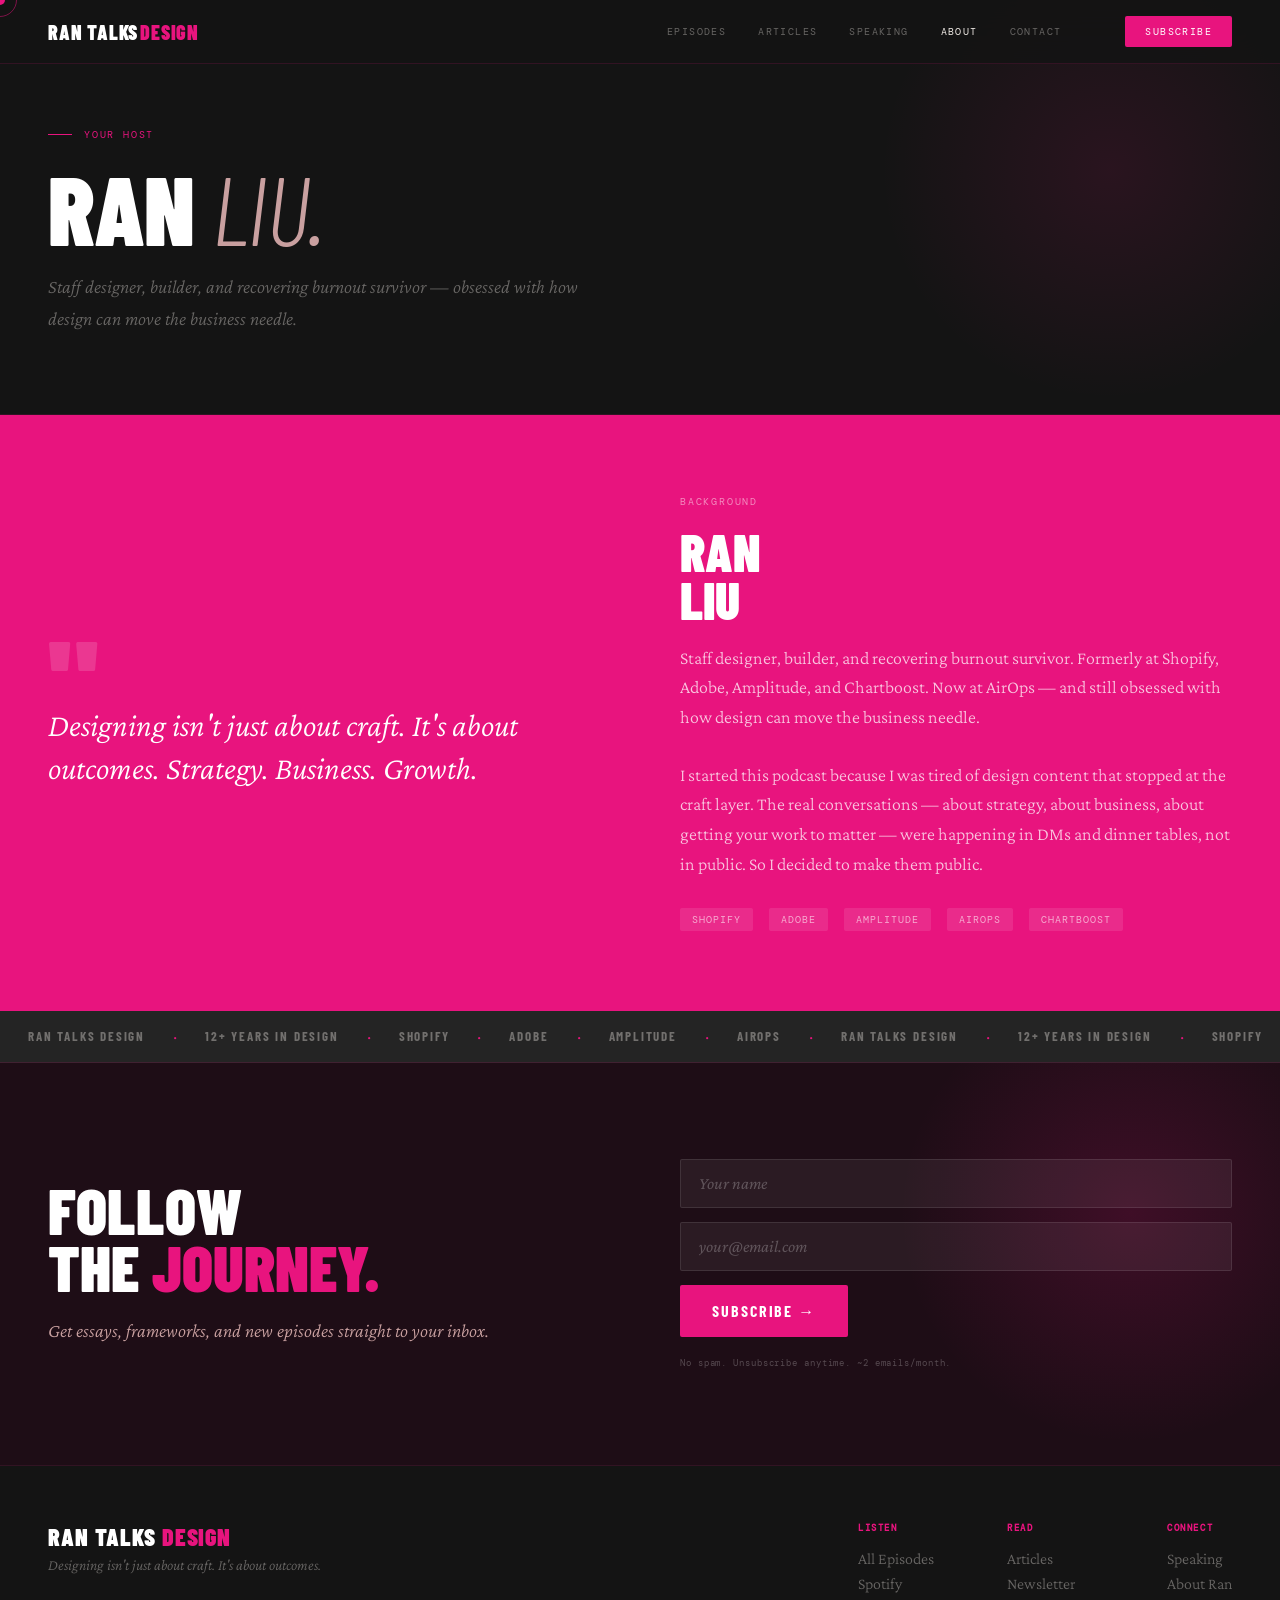
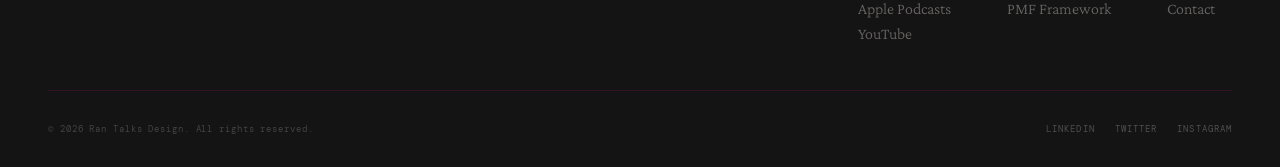
==== pages/about.html @ 278a6fe4 "Add initial website structure for Ran Talks Design Sets up the full multi-page site based on the app" ====
<!DOCTYPE html>
<html lang="en">
<head>
  <meta charset="UTF-8">
  <meta name="viewport" content="width=device-width, initial-scale=1.0">
  <title>About — Ran Talks Design</title>
  <meta name="description" content="About Ran Liu — staff designer, podcast host, and recovering burnout survivor on a mission to help designers grow beyond the craft.">
  <link href="https://fonts.googleapis.com/css2?family=Barlow+Condensed:ital,wght@0,300;0,400;0,600;0,700;0,800;0,900;1,300;1,700&family=Crimson+Pro:ital,wght@0,200;0,300;0,400;0,600;1,200;1,300;1,400&family=DM+Mono:wght@300;400;500&display=swap" rel="stylesheet">
  <link rel="stylesheet" href="../css/styles.css">
</head>
<body>

<div id="cursor"></div>
<div id="cursor-ring"></div>

<!-- ═══════════════════ NAV ═══════════════════ -->
<nav>
  <a href="../index.html" class="nav-logo">Ran Talks <span class="dot">Design</span></a>
  <div class="nav-links">
    <a href="episodes.html">Episodes</a>
    <a href="articles.html">Articles</a>
    <a href="speaking.html">Speaking</a>
    <a href="about.html">About</a>
    <a href="contact.html">Contact</a>
    <button class="nav-subscribe">Subscribe</button>
  </div>
</nav>

<!-- ════════════════ PAGE HERO ════════════════ -->
<div class="page-hero">
  <div class="page-hero-eyebrow anim">
    <div class="page-hero-eyebrow-line"></div>
    <span>Your Host</span>
  </div>
  <h1 class="page-hero-title anim anim-d1">Ran <em>Liu.</em></h1>
  <p class="page-hero-desc anim anim-d2">
    Staff designer, builder, and recovering burnout survivor — obsessed with how design can move the business needle.
  </p>
</div>

<!-- ══════════════ ABOUT STRIP ════════════════ -->
<section id="about">
  <div class="about-left anim">
    <div class="about-quote-mark">"</div>
    <div class="about-quote">Designing isn't just about craft. It's about outcomes. Strategy. Business. Growth.</div>
  </div>
  <div class="about-right anim anim-d2">
    <div class="about-label">Background</div>
    <div class="about-name">Ran<br>Liu</div>
    <div class="about-bio">Staff designer, builder, and recovering burnout survivor. Formerly at Shopify, Adobe, Amplitude, and Chartboost. Now at AirOps — and still obsessed with how design can move the business needle.</div>
    <div class="about-bio" style="margin-top: 16px;">I started this podcast because I was tired of design content that stopped at the craft layer. The real conversations — about strategy, about business, about getting your work to matter — were happening in DMs and dinner tables, not in public. So I decided to make them public.</div>
    <div class="about-companies">
      <span class="company-tag">Shopify</span>
      <span class="company-tag">Adobe</span>
      <span class="company-tag">Amplitude</span>
      <span class="company-tag">AirOps</span>
      <span class="company-tag">Chartboost</span>
    </div>
  </div>
</section>

<!-- ════════════ MARQUEE ══════════════════════ -->
<div class="marquee-section" style="border-top:none">
  <div class="marquee-track" style="animation-direction:reverse">
    <span class="marquee-item">Ran Talks Design</span><span class="marquee-dot">·</span>
    <span class="marquee-item">12+ Years in Design</span><span class="marquee-dot">·</span>
    <span class="marquee-item">Shopify</span><span class="marquee-dot">·</span>
    <span class="marquee-item">Adobe</span><span class="marquee-dot">·</span>
    <span class="marquee-item">Amplitude</span><span class="marquee-dot">·</span>
    <span class="marquee-item">AirOps</span><span class="marquee-dot">·</span>
    <span class="marquee-item">Ran Talks Design</span><span class="marquee-dot">·</span>
    <span class="marquee-item">12+ Years in Design</span><span class="marquee-dot">·</span>
    <span class="marquee-item">Shopify</span><span class="marquee-dot">·</span>
    <span class="marquee-item">Adobe</span><span class="marquee-dot">·</span>
    <span class="marquee-item">Amplitude</span><span class="marquee-dot">·</span>
    <span class="marquee-item">AirOps</span><span class="marquee-dot">·</span>
  </div>
</div>

<!-- ══════════════ NEWSLETTER ════════════════ -->
<section id="newsletter">
  <div class="newsletter-left anim">
    <h2 class="newsletter-title">Follow<br>the <span class="pink">journey.</span></h2>
    <p class="newsletter-sub">Get essays, frameworks, and new episodes straight to your inbox.</p>
  </div>
  <div class="newsletter-right anim anim-d2">
    <div class="newsletter-form">
      <input class="form-input" type="text" placeholder="Your name">
      <input class="form-input" type="email" placeholder="your@email.com">
      <button class="form-submit">Subscribe →</button>
      <div class="form-note">No spam. Unsubscribe anytime. ~2 emails/month.</div>
    </div>
  </div>
</section>

<!-- ══════════════ FOOTER ═════════════════════ -->
<footer>
  <div class="footer-top">
    <div>
      <div class="footer-logo">Ran Talks <span>Design</span></div>
      <div class="footer-tagline">Designing isn't just about craft. It's about outcomes.</div>
    </div>
    <div class="footer-links">
      <div class="footer-col">
        <h4>Listen</h4>
        <a href="episodes.html">All Episodes</a>
        <a href="#">Spotify</a>
        <a href="#">Apple Podcasts</a>
        <a href="#">YouTube</a>
      </div>
      <div class="footer-col">
        <h4>Read</h4>
        <a href="articles.html">Articles</a>
        <a href="#newsletter">Newsletter</a>
        <a href="#">PMF Framework</a>
      </div>
      <div class="footer-col">
        <h4>Connect</h4>
        <a href="speaking.html">Speaking</a>
        <a href="about.html">About Ran</a>
        <a href="contact.html">Contact</a>
      </div>
    </div>
  </div>
  <div class="footer-bottom">
    <div class="footer-copy">© 2026 Ran Talks Design. All rights reserved.</div>
    <div class="footer-socials">
      <a href="#">LinkedIn</a>
      <a href="#">Twitter</a>
      <a href="#">Instagram</a>
    </div>
  </div>
</footer>

<script src="../js/main.js"></script>
</body>
</html>
---- css/styles.css ----
/* ══════════════════════════════════════════════
   Ran Talks Design — Main Stylesheet
   ══════════════════════════════════════════════ */

/* ── Reset ─────────────────────────────────── */
*, *::before, *::after { box-sizing: border-box; margin: 0; padding: 0; }

/* ── Design Tokens ─────────────────────────── */
:root {
  --fuchsia:      #E8147E;
  --fuchsia-dim:  #B30F61;
  --fuchsia-glow: rgba(232,20,126,0.18);
  --chartreuse:   #C8E30A;
  --charcoal:     #141414;
  --charcoal-2:   #1C1C1C;
  --charcoal-3:   #242424;
  --plum:         #1E0D16;
  --dusty:        #C9A0A0;
  --blush:        #E2C4BC;
  --offwhite:     #F2EDE8;
  --white:        #FFFFFF;
  --muted:        rgba(242,237,232,0.38);
  --border:       rgba(232,20,126,0.14);
}

/* ── Base ──────────────────────────────────── */
html { scroll-behavior: smooth; }
body {
  background: var(--charcoal);
  color: var(--offwhite);
  font-family: 'Crimson Pro', serif;
  overflow-x: hidden;
  cursor: none;
}

/* ── Custom Cursor ─────────────────────────── */
#cursor {
  width: 10px; height: 10px;
  background: var(--fuchsia);
  border-radius: 50%;
  position: fixed;
  top: 0; left: 0;
  pointer-events: none;
  z-index: 9999;
  transition: transform 0.15s ease, background 0.2s;
  transform: translate(-50%,-50%);
}
#cursor-ring {
  width: 34px; height: 34px;
  border: 1px solid rgba(232,20,126,0.5);
  border-radius: 50%;
  position: fixed;
  top: 0; left: 0;
  pointer-events: none;
  z-index: 9998;
  transition: transform 0.35s ease, width 0.3s, height 0.3s, border-color 0.3s;
  transform: translate(-50%,-50%);
}
body:has(a:hover) #cursor-ring,
body:has(button:hover) #cursor-ring {
  width: 52px; height: 52px;
  border-color: var(--fuchsia);
}

/* ── Navigation ────────────────────────────── */
nav {
  position: fixed; top: 0; left: 0; right: 0; z-index: 200;
  padding: 0 48px;
  height: 64px;
  display: flex; align-items: center;
  background: rgba(20,20,20,0.88);
  backdrop-filter: blur(16px);
  border-bottom: 1px solid var(--border);
}
.nav-logo {
  font-family: 'Barlow Condensed', sans-serif;
  font-weight: 900;
  font-size: 20px;
  letter-spacing: 0.04em;
  text-transform: uppercase;
  color: var(--white);
  text-decoration: none;
  display: flex; align-items: center; gap: 2px;
}
.nav-logo .dot { color: var(--fuchsia); }
.nav-links {
  display: flex; gap: 32px; align-items: center;
  margin-left: auto;
}
.nav-links a {
  font-family: 'DM Mono', monospace;
  font-size: 10px;
  letter-spacing: 0.14em;
  text-transform: uppercase;
  color: var(--muted);
  text-decoration: none;
  transition: color 0.2s;
}
.nav-links a:hover,
.nav-links a.active { color: var(--offwhite); }
.nav-subscribe {
  margin-left: 32px;
  background: var(--fuchsia);
  color: #fff;
  font-family: 'DM Mono', monospace;
  font-size: 10px;
  letter-spacing: 0.14em;
  text-transform: uppercase;
  padding: 9px 20px;
  border: none;
  cursor: none;
  border-radius: 2px;
  transition: background 0.2s;
}
.nav-subscribe:hover { background: var(--fuchsia-dim); }

/* ── Hero ──────────────────────────────────── */
.hero {
  min-height: 100vh;
  padding: 64px 0 0;
  display: grid;
  grid-template-rows: 1fr auto;
  position: relative;
  overflow: hidden;
}
.hero-bg-glow {
  position: absolute;
  top: -120px; right: -180px;
  width: 700px; height: 700px;
  background: radial-gradient(circle, rgba(232,20,126,0.13) 0%, transparent 68%);
  border-radius: 50%;
  pointer-events: none;
}
.hero-bg-glow-2 {
  position: absolute;
  bottom: 40px; left: -100px;
  width: 400px; height: 400px;
  background: radial-gradient(circle, rgba(232,20,126,0.07) 0%, transparent 70%);
  border-radius: 50%;
  pointer-events: none;
}
.hero::before {
  content: '';
  position: absolute; inset: 0;
  background-image: url("data:image/svg+xml,%3Csvg viewBox='0 0 256 256' xmlns='http://www.w3.org/2000/svg'%3E%3Cfilter id='noise'%3E%3CfeTurbulence type='fractalNoise' baseFrequency='0.9' numOctaves='4' stitchTiles='stitch'/%3E%3C/filter%3E%3Crect width='100%25' height='100%25' filter='url(%23noise)' opacity='0.04'/%3E%3C/svg%3E");
  background-size: 200px;
  pointer-events: none;
  z-index: 0;
  opacity: 0.6;
}
.hero-inner {
  position: relative; z-index: 1;
  padding: 80px 48px 0;
  display: grid;
  grid-template-columns: 1fr 1fr;
  gap: 0;
  align-items: end;
}
.hero-left { padding-bottom: 80px; }
.hero-eyebrow {
  display: flex; align-items: center; gap: 12px;
  margin-bottom: 28px;
}
.hero-eyebrow-line {
  width: 32px; height: 1px;
  background: var(--fuchsia);
}
.hero-eyebrow span {
  font-family: 'DM Mono', monospace;
  font-size: 10px;
  letter-spacing: 0.18em;
  text-transform: uppercase;
  color: var(--fuchsia);
}
.hero-title {
  font-family: 'Barlow Condensed', sans-serif;
  font-size: clamp(72px, 10vw, 128px);
  font-weight: 900;
  line-height: 0.88;
  letter-spacing: -0.01em;
  text-transform: uppercase;
  color: var(--white);
}
.hero-title .line-pink { color: var(--fuchsia); display: block; }
.hero-title .line-italic {
  font-style: italic;
  font-weight: 300;
  color: var(--dusty);
  display: block;
  font-size: 0.72em;
  line-height: 1;
  letter-spacing: 0.01em;
  margin-top: 4px;
}
.hero-desc {
  font-family: 'Crimson Pro', serif;
  font-size: 20px;
  font-weight: 300;
  line-height: 1.65;
  color: var(--muted);
  max-width: 440px;
  margin-top: 28px;
  font-style: italic;
}
.hero-ctas {
  display: flex; gap: 16px; align-items: center;
  margin-top: 40px;
}

/* ── CTA Buttons ───────────────────────────── */
.cta-primary {
  background: var(--fuchsia);
  color: #fff;
  font-family: 'Barlow Condensed', sans-serif;
  font-size: 14px;
  font-weight: 700;
  letter-spacing: 0.12em;
  text-transform: uppercase;
  padding: 14px 32px;
  border: none; cursor: none;
  border-radius: 2px;
  transition: background 0.2s, transform 0.15s;
  text-decoration: none;
  display: inline-block;
}
.cta-primary:hover { background: var(--fuchsia-dim); transform: translateY(-1px); }
.cta-secondary {
  font-family: 'DM Mono', monospace;
  font-size: 10px;
  letter-spacing: 0.14em;
  text-transform: uppercase;
  color: var(--muted);
  text-decoration: none;
  display: flex; align-items: center; gap: 8px;
  transition: color 0.2s;
}
.cta-secondary:hover { color: var(--offwhite); }
.cta-arrow { font-size: 16px; transition: transform 0.2s; }
.cta-secondary:hover .cta-arrow { transform: translateX(3px); }

/* ── Hero Episode Card ─────────────────────── */
.hero-right {
  position: relative;
  display: flex;
  align-items: flex-end;
  justify-content: flex-end;
  padding-bottom: 80px;
}
.hero-ep-card {
  background: var(--charcoal-2);
  border: 1px solid var(--border);
  border-radius: 4px;
  padding: 36px;
  width: 380px;
  position: relative;
  overflow: hidden;
}
.hero-ep-card::before {
  content: '';
  position: absolute; top: 0; left: 0; right: 0;
  height: 3px;
  background: var(--fuchsia);
}
.hero-ep-card .new-badge {
  display: inline-flex; align-items: center; gap: 6px;
  background: var(--chartreuse);
  color: #0A0A0A;
  font-family: 'DM Mono', monospace;
  font-size: 9px;
  letter-spacing: 0.16em;
  text-transform: uppercase;
  padding: 4px 10px;
  border-radius: 2px;
  margin-bottom: 20px;
}
.new-badge-dot {
  width: 5px; height: 5px;
  background: #0A0A0A;
  border-radius: 50%;
  animation: pulse 1.6s ease-in-out infinite;
}
.hero-ep-num {
  font-family: 'DM Mono', monospace;
  font-size: 10px;
  letter-spacing: 0.14em;
  color: var(--fuchsia);
  margin-bottom: 10px;
}
.hero-ep-title {
  font-family: 'Barlow Condensed', sans-serif;
  font-size: 30px;
  font-weight: 800;
  line-height: 1.05;
  text-transform: uppercase;
  color: var(--white);
  margin-bottom: 16px;
}
.hero-ep-desc {
  font-family: 'Crimson Pro', serif;
  font-size: 16px;
  font-weight: 300;
  font-style: italic;
  color: var(--dusty);
  line-height: 1.5;
  margin-bottom: 24px;
}
.hero-ep-guest {
  display: flex; align-items: center; gap: 12px;
}
.guest-avatar {
  width: 40px; height: 40px;
  border-radius: 50%;
  background: linear-gradient(135deg, var(--fuchsia), var(--plum));
  display: flex; align-items: center; justify-content: center;
  font-family: 'Barlow Condensed', sans-serif;
  font-size: 14px;
  font-weight: 700;
  color: #fff;
  flex-shrink: 0;
}
.guest-name {
  font-family: 'Barlow Condensed', sans-serif;
  font-size: 14px;
  font-weight: 700;
  text-transform: uppercase;
  letter-spacing: 0.06em;
  color: var(--offwhite);
}
.guest-title-text {
  font-family: 'DM Mono', monospace;
  font-size: 9px;
  letter-spacing: 0.08em;
  color: var(--muted);
  margin-top: 2px;
}
.hero-ep-play {
  position: absolute; bottom: 36px; right: 36px;
  width: 44px; height: 44px;
  border-radius: 50%;
  background: var(--fuchsia);
  display: flex; align-items: center; justify-content: center;
  cursor: none;
  transition: transform 0.2s, background 0.2s;
}
.hero-ep-play:hover { transform: scale(1.1); background: var(--fuchsia-dim); }
.play-icon {
  width: 0; height: 0;
  border-style: solid;
  border-width: 7px 0 7px 12px;
  border-color: transparent transparent transparent #fff;
  margin-left: 3px;
}

/* ── Hero Stats Bar ────────────────────────── */
.hero-stats {
  position: relative; z-index: 1;
  border-top: 1px solid var(--border);
  padding: 24px 48px;
  display: grid;
  grid-template-columns: repeat(4, 1fr);
}
.stat-item {
  display: flex; flex-direction: column;
  padding: 0 32px;
  border-right: 1px solid var(--border);
}
.stat-item:first-child { padding-left: 0; }
.stat-item:last-child { border-right: none; }
.stat-num {
  font-family: 'Barlow Condensed', sans-serif;
  font-size: 40px;
  font-weight: 900;
  line-height: 1;
  color: var(--white);
}
.stat-num span { color: var(--fuchsia); }
.stat-label {
  font-family: 'DM Mono', monospace;
  font-size: 9px;
  letter-spacing: 0.14em;
  text-transform: uppercase;
  color: var(--muted);
  margin-top: 4px;
}

/* ── Section Commons ───────────────────────── */
section { padding: 96px 48px; }
.section-eyebrow {
  display: flex; align-items: center; gap: 12px;
  margin-bottom: 48px;
}
.section-eyebrow-line { width: 24px; height: 1px; background: var(--fuchsia); }
.section-eyebrow span {
  font-family: 'DM Mono', monospace;
  font-size: 10px;
  letter-spacing: 0.18em;
  text-transform: uppercase;
  color: var(--fuchsia);
}
.section-header {
  display: flex; align-items: flex-end;
  justify-content: space-between;
  margin-bottom: 48px;
}
.section-title {
  font-family: 'Barlow Condensed', sans-serif;
  font-size: 56px;
  font-weight: 900;
  text-transform: uppercase;
  line-height: 0.92;
  color: var(--white);
  letter-spacing: -0.01em;
}
.section-title em {
  font-style: italic;
  font-weight: 300;
  color: var(--dusty);
}
.show-all {
  font-family: 'DM Mono', monospace;
  font-size: 10px;
  letter-spacing: 0.14em;
  text-transform: uppercase;
  color: var(--fuchsia);
  text-decoration: none;
  display: flex; align-items: center; gap: 8px;
  transition: gap 0.2s;
  white-space: nowrap;
  padding-bottom: 8px;
}
.show-all:hover { gap: 14px; }

/* ── Episodes Section ──────────────────────── */
#episodes { background: var(--charcoal); }
.episodes-grid {
  display: grid;
  grid-template-columns: 1fr 1fr;
  gap: 2px;
}
.ep-card {
  background: var(--charcoal-2);
  padding: 36px;
  display: flex; gap: 24px;
  align-items: flex-start;
  position: relative;
  overflow: hidden;
  cursor: none;
  transition: background 0.2s;
  text-decoration: none;
  color: inherit;
}
.ep-card:hover { background: var(--charcoal-3); }
.ep-card:hover .ep-card-arrow { opacity: 1; transform: translate(0,0); }
.ep-card::after {
  content: '';
  position: absolute; left: 0; top: 0; bottom: 0;
  width: 2px;
  background: var(--fuchsia);
  transform: scaleY(0);
  transition: transform 0.25s ease;
  transform-origin: bottom;
}
.ep-card:hover::after { transform: scaleY(1); }
.ep-thumb {
  width: 72px; height: 72px;
  border-radius: 4px;
  flex-shrink: 0;
  position: relative;
  overflow: hidden;
}
.ep-thumb-inner {
  position: absolute; inset: 0;
  display: flex; flex-direction: column;
  align-items: center; justify-content: center;
  gap: 4px;
}
.ep-thumb-initials {
  font-family: 'Barlow Condensed', sans-serif;
  font-size: 20px;
  font-weight: 900;
  color: #fff;
  letter-spacing: 0.04em;
}
.ep-thumb-ep {
  font-family: 'DM Mono', monospace;
  font-size: 8px;
  color: rgba(255,255,255,0.6);
  letter-spacing: 0.08em;
}
.ep-meta { flex: 1; }
.ep-tag-row { display: flex; gap: 8px; align-items: center; margin-bottom: 8px; }
.ep-tag {
  font-family: 'DM Mono', monospace;
  font-size: 9px;
  letter-spacing: 0.12em;
  text-transform: uppercase;
  color: var(--fuchsia);
}
.ep-num-tag {
  font-family: 'DM Mono', monospace;
  font-size: 9px;
  letter-spacing: 0.1em;
  color: var(--muted);
}
.ep-title-text {
  font-family: 'Barlow Condensed', sans-serif;
  font-size: 22px;
  font-weight: 800;
  text-transform: uppercase;
  line-height: 1.05;
  color: var(--white);
  margin-bottom: 8px;
  letter-spacing: 0.01em;
}
.ep-guest-line {
  font-family: 'Crimson Pro', serif;
  font-size: 15px;
  font-weight: 300;
  font-style: italic;
  color: var(--dusty);
}
.ep-duration {
  font-family: 'DM Mono', monospace;
  font-size: 9px;
  letter-spacing: 0.1em;
  color: var(--muted);
  margin-top: 10px;
}
.ep-card-arrow {
  position: absolute; bottom: 24px; right: 24px;
  color: var(--fuchsia);
  font-size: 18px;
  opacity: 0;
  transform: translate(-4px, 4px);
  transition: opacity 0.2s, transform 0.2s;
}
.ep-card-featured {
  grid-column: 1 / -1;
  background: var(--plum);
  border: 1px solid rgba(232,20,126,0.2);
  gap: 48px;
  padding: 48px;
}
.ep-card-featured:hover { background: #250E1B; }
.ep-card-featured .ep-thumb { width: 96px; height: 96px; }
.ep-card-featured .ep-title-text { font-size: 32px; }
.ep-card-featured .ep-guest-line { font-size: 18px; }
.featured-label {
  position: absolute; top: 24px; right: 24px;
  font-family: 'DM Mono', monospace;
  font-size: 9px;
  letter-spacing: 0.14em;
  text-transform: uppercase;
  color: var(--fuchsia);
  border: 1px solid rgba(232,20,126,0.3);
  padding: 4px 10px;
  border-radius: 2px;
}

/* ── About Section ─────────────────────────── */
#about {
  background: var(--fuchsia);
  padding: 80px 48px;
  display: grid;
  grid-template-columns: 1fr 1fr;
  gap: 80px;
  align-items: center;
}
.about-quote-mark {
  font-family: 'Barlow Condensed', sans-serif;
  font-size: 120px;
  font-weight: 900;
  line-height: 0.7;
  color: rgba(255,255,255,0.15);
  margin-bottom: -16px;
}
.about-quote {
  font-family: 'Crimson Pro', serif;
  font-size: 32px;
  font-weight: 300;
  font-style: italic;
  line-height: 1.35;
  color: #fff;
}
.about-label {
  font-family: 'DM Mono', monospace;
  font-size: 10px;
  letter-spacing: 0.18em;
  text-transform: uppercase;
  color: rgba(255,255,255,0.5);
  margin-bottom: 20px;
}
.about-name {
  font-family: 'Barlow Condensed', sans-serif;
  font-size: 52px;
  font-weight: 900;
  text-transform: uppercase;
  line-height: 0.92;
  color: #fff;
  margin-bottom: 20px;
}
.about-bio {
  font-family: 'Crimson Pro', serif;
  font-size: 18px;
  font-weight: 300;
  line-height: 1.65;
  color: rgba(255,255,255,0.75);
  margin-bottom: 28px;
}
.about-companies {
  display: flex; gap: 16px; flex-wrap: wrap;
}
.company-tag {
  font-family: 'DM Mono', monospace;
  font-size: 10px;
  letter-spacing: 0.1em;
  text-transform: uppercase;
  color: rgba(255,255,255,0.6);
  background: rgba(255,255,255,0.1);
  padding: 5px 12px;
  border-radius: 2px;
}

/* ── Articles Section ──────────────────────── */
#articles { background: var(--charcoal-2); }
.articles-grid {
  display: grid;
  grid-template-columns: repeat(3, 1fr);
  gap: 2px;
}
.article-card {
  background: var(--charcoal);
  padding: 32px;
  position: relative;
  overflow: hidden;
  cursor: none;
  transition: background 0.2s;
  text-decoration: none;
  color: inherit;
  display: flex;
  flex-direction: column;
  min-height: 280px;
}
.article-card:hover { background: #1A1A1A; }
.article-card:hover .article-read-more { opacity: 1; }
.article-topic {
  font-family: 'DM Mono', monospace;
  font-size: 9px;
  letter-spacing: 0.16em;
  text-transform: uppercase;
  color: var(--fuchsia);
  margin-bottom: 16px;
}
.article-title {
  font-family: 'Barlow Condensed', sans-serif;
  font-size: 26px;
  font-weight: 800;
  text-transform: uppercase;
  line-height: 1.05;
  color: var(--white);
  letter-spacing: 0.01em;
  flex: 1;
}
.article-excerpt {
  font-family: 'Crimson Pro', serif;
  font-size: 16px;
  font-weight: 300;
  font-style: italic;
  color: var(--dusty);
  line-height: 1.5;
  margin-top: 14px;
}
.article-meta {
  display: flex; justify-content: space-between; align-items: center;
  margin-top: 24px;
  padding-top: 16px;
  border-top: 1px solid rgba(255,255,255,0.06);
}
.article-date {
  font-family: 'DM Mono', monospace;
  font-size: 9px;
  letter-spacing: 0.1em;
  color: var(--muted);
}
.article-read-more {
  font-family: 'DM Mono', monospace;
  font-size: 9px;
  letter-spacing: 0.12em;
  text-transform: uppercase;
  color: var(--fuchsia);
  opacity: 0;
  transition: opacity 0.2s;
}
.article-card-accent {
  background: var(--charcoal-3);
  border: 1px solid rgba(232,20,126,0.15);
}
.article-card-accent:hover { border-color: rgba(232,20,126,0.35); }

/* ── Marquee / Ticker ──────────────────────── */
.marquee-section {
  padding: 0;
  background: var(--charcoal-3);
  border-top: 1px solid var(--border);
  border-bottom: 1px solid var(--border);
  overflow: hidden;
  height: 52px;
  display: flex; align-items: center;
}
.marquee-track {
  display: flex;
  animation: marquee 22s linear infinite;
  width: max-content;
  align-items: center;
}
.marquee-item {
  font-family: 'Barlow Condensed', sans-serif;
  font-size: 13px;
  font-weight: 700;
  letter-spacing: 0.14em;
  text-transform: uppercase;
  color: var(--muted);
  padding: 0 28px;
  white-space: nowrap;
}
.marquee-dot {
  color: var(--fuchsia);
  font-size: 18px;
  line-height: 1;
}

/* ── Newsletter Section ────────────────────── */
#newsletter {
  background: var(--plum);
  padding: 96px 48px;
  display: grid;
  grid-template-columns: 1fr 1fr;
  gap: 80px;
  align-items: center;
  position: relative;
  overflow: hidden;
}
#newsletter::before {
  content: '';
  position: absolute; top: -100px; right: -100px;
  width: 500px; height: 500px;
  background: radial-gradient(circle, rgba(232,20,126,0.16) 0%, transparent 65%);
  border-radius: 50%;
  pointer-events: none;
}
.newsletter-title {
  font-family: 'Barlow Condensed', sans-serif;
  font-size: 64px;
  font-weight: 900;
  text-transform: uppercase;
  line-height: 0.9;
  color: var(--white);
}
.newsletter-title .pink { color: var(--fuchsia); }
.newsletter-sub {
  font-family: 'Crimson Pro', serif;
  font-size: 19px;
  font-weight: 300;
  font-style: italic;
  color: var(--dusty);
  margin-top: 20px;
  line-height: 1.6;
}
.newsletter-right { position: relative; z-index: 1; }
.newsletter-form {
  display: flex; flex-direction: column; gap: 14px;
}
.form-input {
  background: rgba(255,255,255,0.06);
  border: 1px solid rgba(255,255,255,0.1);
  border-radius: 2px;
  padding: 14px 18px;
  font-family: 'Crimson Pro', serif;
  font-size: 17px;
  color: var(--offwhite);
  outline: none;
  transition: border-color 0.2s;
}
.form-input::placeholder { color: rgba(255,255,255,0.25); font-style: italic; }
.form-input:focus { border-color: var(--fuchsia); }
.form-submit {
  background: var(--fuchsia);
  color: #fff;
  font-family: 'Barlow Condensed', sans-serif;
  font-size: 16px;
  font-weight: 700;
  letter-spacing: 0.12em;
  text-transform: uppercase;
  padding: 16px 32px;
  border: none;
  cursor: none;
  border-radius: 2px;
  transition: background 0.2s, transform 0.15s;
  align-self: flex-start;
}
.form-submit:hover { background: var(--fuchsia-dim); transform: translateY(-1px); }
.form-note {
  font-family: 'DM Mono', monospace;
  font-size: 9px;
  letter-spacing: 0.1em;
  color: rgba(255,255,255,0.25);
  margin-top: 6px;
}

/* ── Footer ────────────────────────────────── */
footer {
  background: var(--charcoal);
  padding: 56px 48px 32px;
  border-top: 1px solid var(--border);
}
.footer-top {
  display: flex; justify-content: space-between; align-items: flex-start;
  padding-bottom: 40px;
  border-bottom: 1px solid var(--border);
  margin-bottom: 32px;
}
.footer-logo {
  font-family: 'Barlow Condensed', sans-serif;
  font-weight: 900;
  font-size: 24px;
  letter-spacing: 0.04em;
  text-transform: uppercase;
  color: var(--white);
}
.footer-logo span { color: var(--fuchsia); }
.footer-tagline {
  font-family: 'Crimson Pro', serif;
  font-size: 15px;
  font-style: italic;
  font-weight: 300;
  color: var(--muted);
  margin-top: 6px;
}
.footer-links {
  display: flex; gap: 56px;
}
.footer-col h4 {
  font-family: 'DM Mono', monospace;
  font-size: 9px;
  letter-spacing: 0.18em;
  text-transform: uppercase;
  color: var(--fuchsia);
  margin-bottom: 16px;
}
.footer-col a {
  display: block;
  font-family: 'Crimson Pro', serif;
  font-size: 16px;
  font-weight: 300;
  color: var(--muted);
  text-decoration: none;
  margin-bottom: 8px;
  transition: color 0.2s;
}
.footer-col a:hover { color: var(--offwhite); }
.footer-bottom {
  display: flex; justify-content: space-between; align-items: center;
}
.footer-copy {
  font-family: 'DM Mono', monospace;
  font-size: 9px;
  letter-spacing: 0.1em;
  color: rgba(255,255,255,0.2);
}
.footer-socials { display: flex; gap: 20px; }
.footer-socials a {
  font-family: 'DM Mono', monospace;
  font-size: 9px;
  letter-spacing: 0.12em;
  text-transform: uppercase;
  color: rgba(255,255,255,0.25);
  text-decoration: none;
  transition: color 0.2s;
}
.footer-socials a:hover { color: var(--fuchsia); }

/* ── Page Hero (inner pages) ───────────────── */
.page-hero {
  padding: 128px 48px 80px;
  background: var(--charcoal);
  position: relative;
  overflow: hidden;
  border-bottom: 1px solid var(--border);
}
.page-hero::before {
  content: '';
  position: absolute; top: -80px; right: -80px;
  width: 500px; height: 500px;
  background: radial-gradient(circle, rgba(232,20,126,0.1) 0%, transparent 65%);
  border-radius: 50%;
  pointer-events: none;
}
.page-hero-eyebrow {
  display: flex; align-items: center; gap: 12px;
  margin-bottom: 24px;
}
.page-hero-eyebrow-line { width: 24px; height: 1px; background: var(--fuchsia); }
.page-hero-eyebrow span {
  font-family: 'DM Mono', monospace;
  font-size: 10px;
  letter-spacing: 0.18em;
  text-transform: uppercase;
  color: var(--fuchsia);
}
.page-hero-title {
  font-family: 'Barlow Condensed', sans-serif;
  font-size: clamp(56px, 8vw, 96px);
  font-weight: 900;
  text-transform: uppercase;
  line-height: 0.9;
  color: var(--white);
  letter-spacing: -0.01em;
}
.page-hero-title em {
  font-style: italic;
  font-weight: 300;
  color: var(--dusty);
}
.page-hero-desc {
  font-family: 'Crimson Pro', serif;
  font-size: 19px;
  font-weight: 300;
  font-style: italic;
  color: var(--muted);
  margin-top: 20px;
  max-width: 560px;
  line-height: 1.65;
}

/* ── Animations ────────────────────────────── */
@keyframes fadeUp {
  from { opacity: 0; transform: translateY(32px); }
  to   { opacity: 1; transform: translateY(0); }
}
@keyframes pulse {
  0%,100% { opacity: 1; }
  50%      { opacity: 0.3; }
}
@keyframes marquee {
  from { transform: translateX(0); }
  to   { transform: translateX(-50%); }
}

.anim { opacity: 0; }
.anim.visible { animation: fadeUp 0.7s cubic-bezier(0.22,1,0.36,1) forwards; }
.anim-d1 { animation-delay: 0.05s !important; }
.anim-d2 { animation-delay: 0.15s !important; }
.anim-d3 { animation-delay: 0.25s !important; }
.anim-d4 { animation-delay: 0.35s !important; }
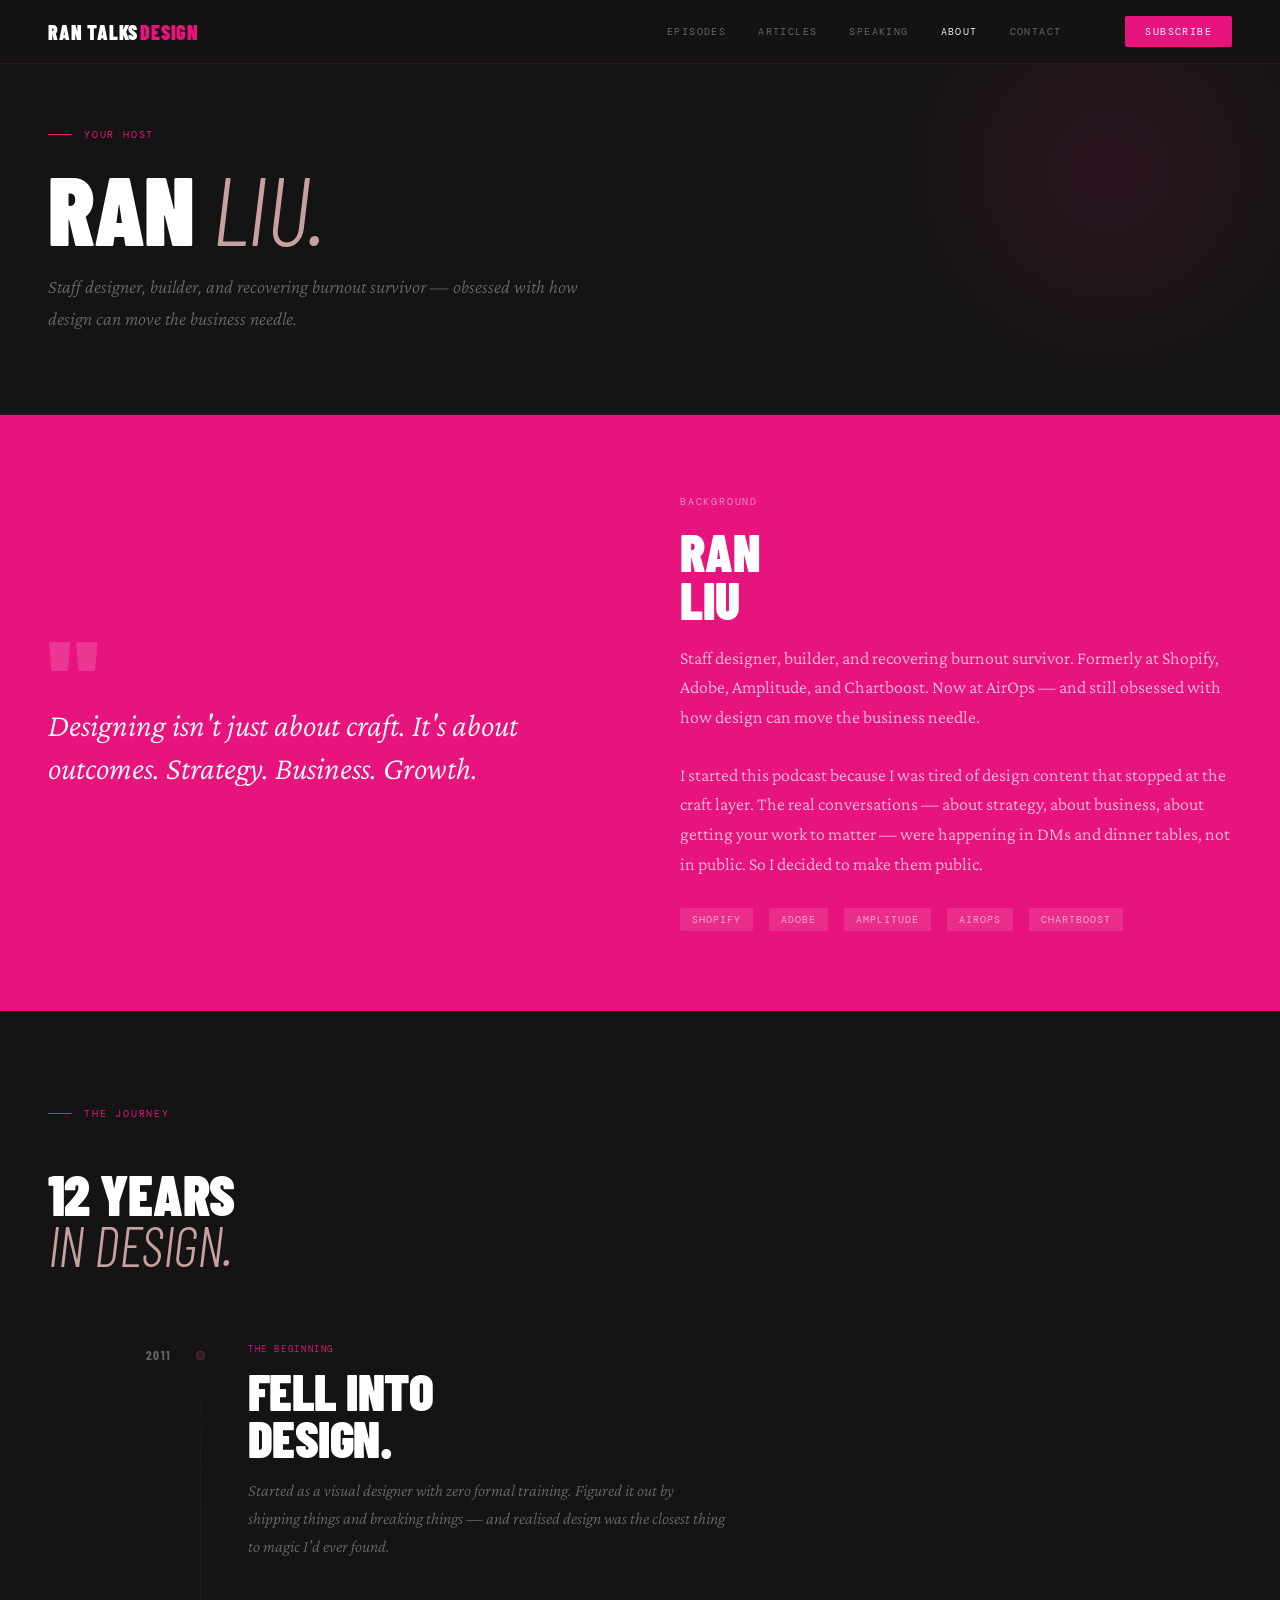
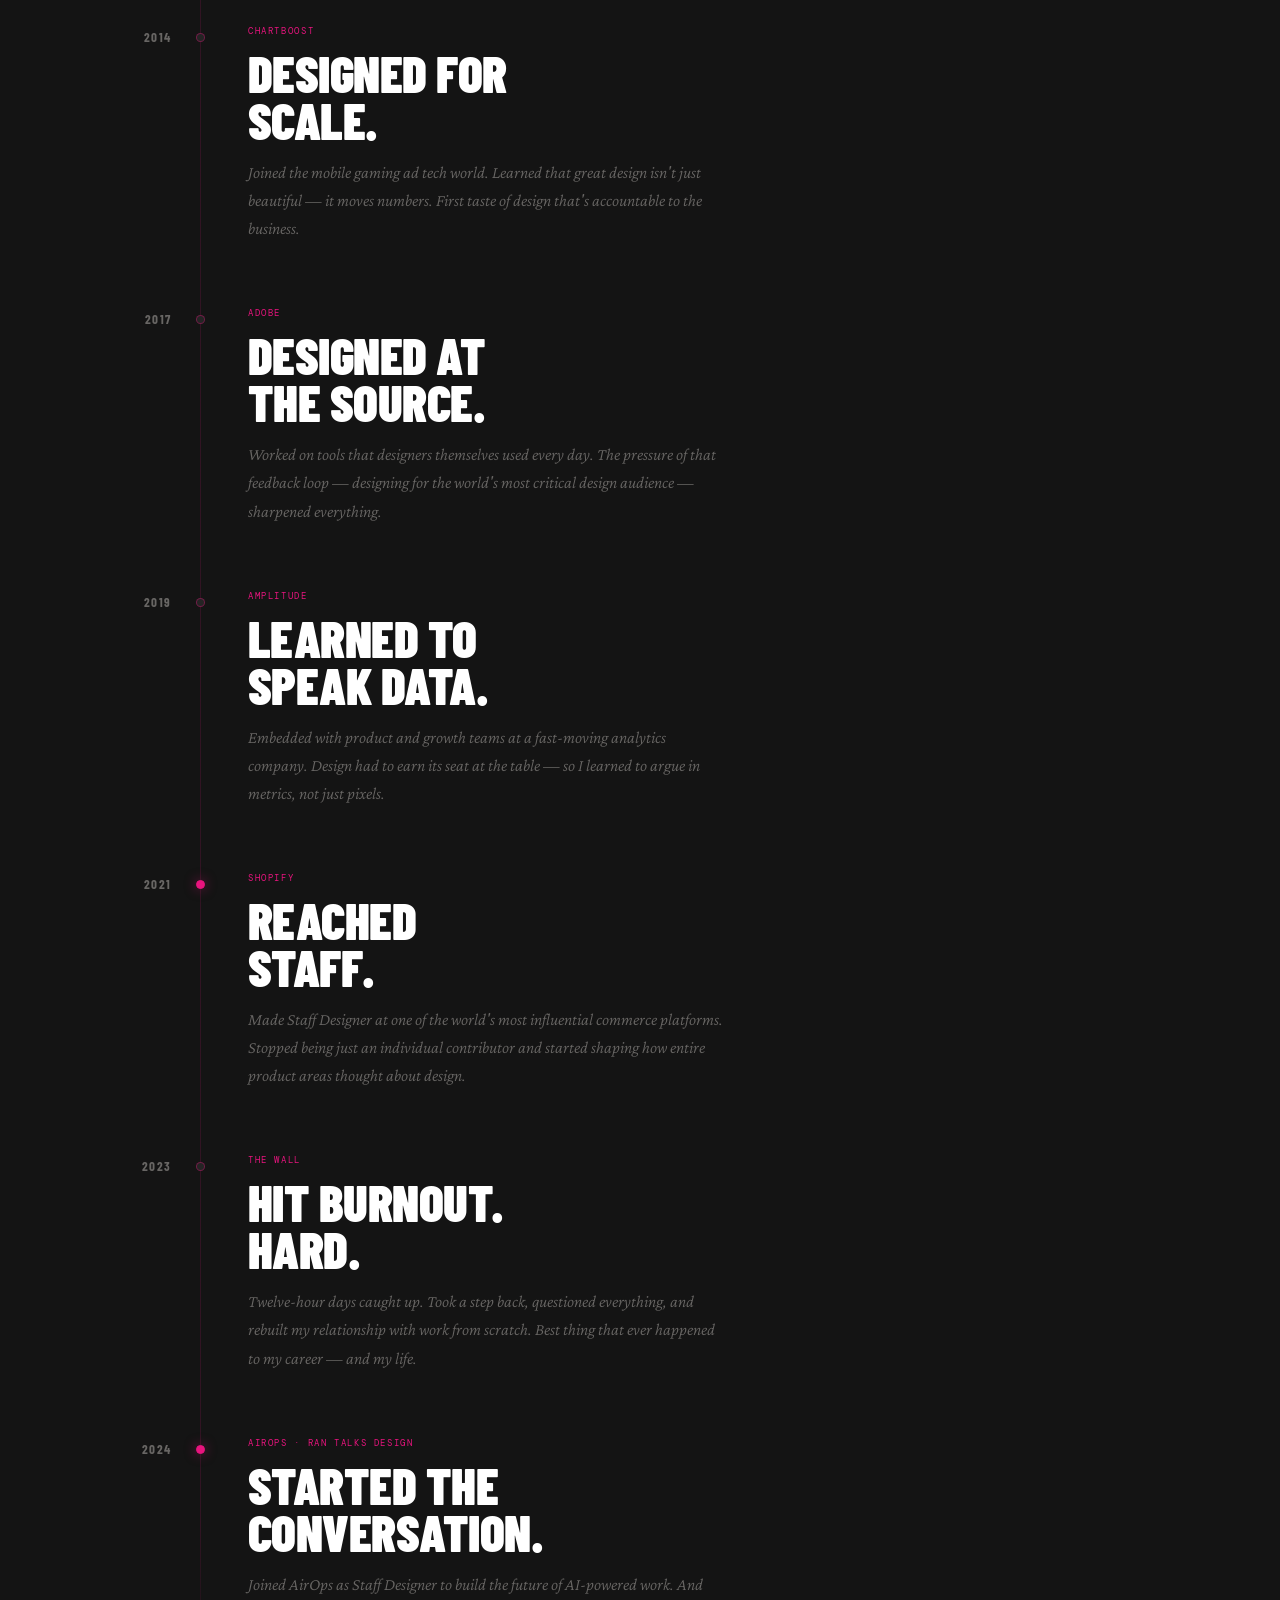
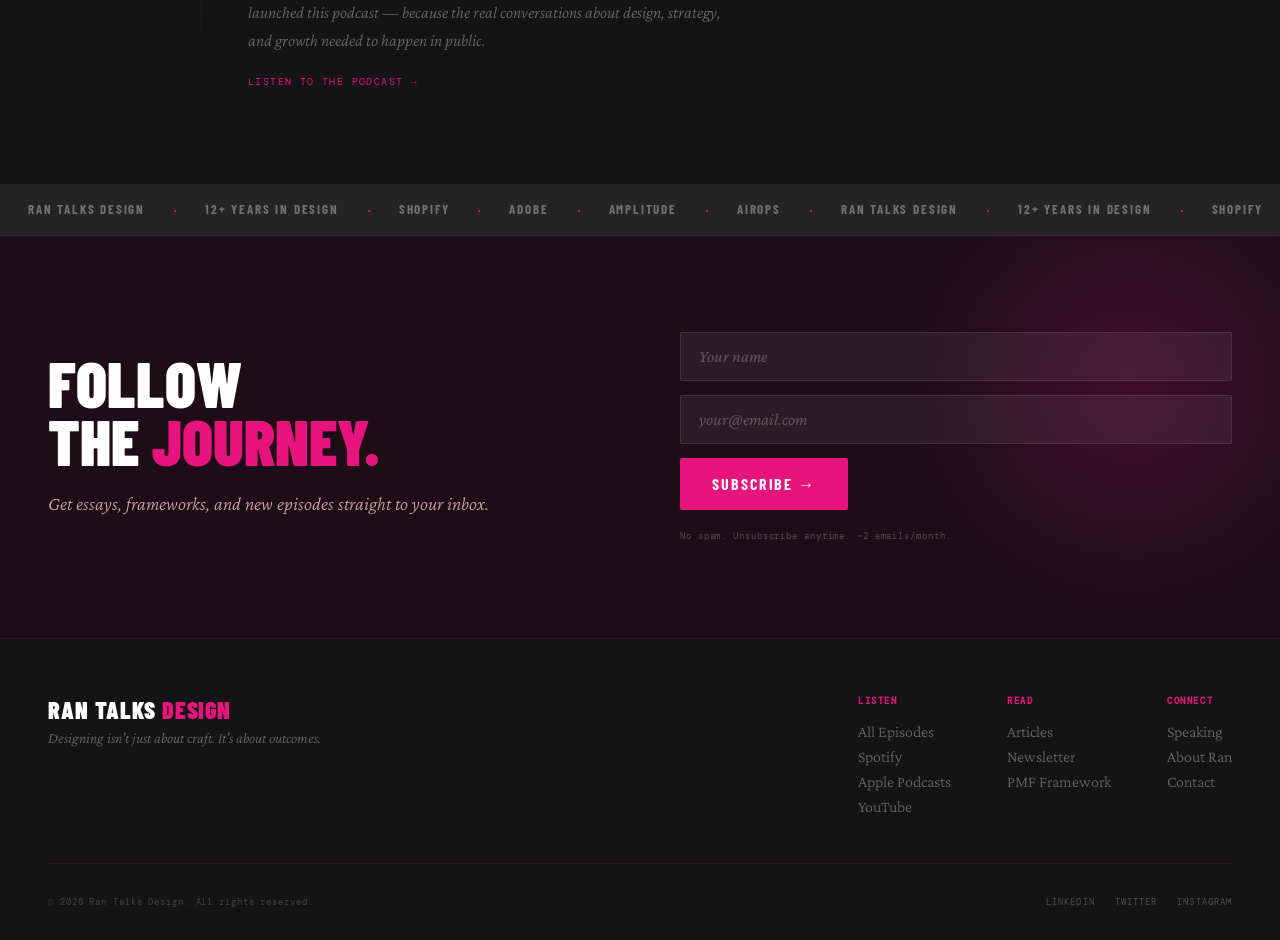
==== commit 7b3d4be9: "Add timeline section to about page, remove cursor animation - Add career timeline section to pages/a" ====
--- a/pages/about.html
+++ b/pages/about.html
@@ -55,6 +55,92 @@
       <span class="company-tag">Amplitude</span>
       <span class="company-tag">AirOps</span>
       <span class="company-tag">Chartboost</span>
+    </div>
+  </div>
+</section>
+
+<!-- ══════════════ TIMELINE ═══════════════════ -->
+<section id="timeline">
+  <div class="timeline-header anim">
+    <div class="section-eyebrow">
+      <div class="section-eyebrow-line"></div>
+      <span>The Journey</span>
+    </div>
+    <h2 class="section-title">12 Years<br><em>in design.</em></h2>
+  </div>
+
+  <div class="timeline-body">
+    <div class="timeline-rail"></div>
+
+    <div class="timeline-item anim">
+      <div class="timeline-year">2011</div>
+      <div class="timeline-dot"></div>
+      <div class="timeline-content">
+        <div class="timeline-tag">The Beginning</div>
+        <h3 class="timeline-title">Fell into<br>design.</h3>
+        <p class="timeline-desc">Started as a visual designer with zero formal training. Figured it out by shipping things and breaking things — and realised design was the closest thing to magic I'd ever found.</p>
+      </div>
+    </div>
+
+    <div class="timeline-item anim anim-d1">
+      <div class="timeline-year">2014</div>
+      <div class="timeline-dot"></div>
+      <div class="timeline-content">
+        <div class="timeline-tag">Chartboost</div>
+        <h3 class="timeline-title">Designed for<br>scale.</h3>
+        <p class="timeline-desc">Joined the mobile gaming ad tech world. Learned that great design isn't just beautiful — it moves numbers. First taste of design that's accountable to the business.</p>
+      </div>
+    </div>
+
+    <div class="timeline-item anim anim-d2">
+      <div class="timeline-year">2017</div>
+      <div class="timeline-dot"></div>
+      <div class="timeline-content">
+        <div class="timeline-tag">Adobe</div>
+        <h3 class="timeline-title">Designed at<br>the source.</h3>
+        <p class="timeline-desc">Worked on tools that designers themselves used every day. The pressure of that feedback loop — designing for the world's most critical design audience — sharpened everything.</p>
+      </div>
+    </div>
+
+    <div class="timeline-item anim anim-d1">
+      <div class="timeline-year">2019</div>
+      <div class="timeline-dot"></div>
+      <div class="timeline-content">
+        <div class="timeline-tag">Amplitude</div>
+        <h3 class="timeline-title">Learned to<br>speak data.</h3>
+        <p class="timeline-desc">Embedded with product and growth teams at a fast-moving analytics company. Design had to earn its seat at the table — so I learned to argue in metrics, not just pixels.</p>
+      </div>
+    </div>
+
+    <div class="timeline-item anim anim-d2">
+      <div class="timeline-year">2021</div>
+      <div class="timeline-dot timeline-dot--highlight"></div>
+      <div class="timeline-content">
+        <div class="timeline-tag">Shopify</div>
+        <h3 class="timeline-title">Reached<br>staff.</h3>
+        <p class="timeline-desc">Made Staff Designer at one of the world's most influential commerce platforms. Stopped being just an individual contributor and started shaping how entire product areas thought about design.</p>
+      </div>
+    </div>
+
+    <div class="timeline-item anim anim-d1">
+      <div class="timeline-year">2023</div>
+      <div class="timeline-dot"></div>
+      <div class="timeline-content">
+        <div class="timeline-tag">The Wall</div>
+        <h3 class="timeline-title">Hit burnout.<br>Hard.</h3>
+        <p class="timeline-desc">Twelve-hour days caught up. Took a step back, questioned everything, and rebuilt my relationship with work from scratch. Best thing that ever happened to my career — and my life.</p>
+      </div>
+    </div>
+
+    <div class="timeline-item anim anim-d2">
+      <div class="timeline-year">2024</div>
+      <div class="timeline-dot timeline-dot--highlight"></div>
+      <div class="timeline-content">
+        <div class="timeline-tag">AirOps · Ran Talks Design</div>
+        <h3 class="timeline-title">Started the<br>conversation.</h3>
+        <p class="timeline-desc">Joined AirOps as Staff Designer to build the future of AI-powered work. And launched this podcast — because the real conversations about design, strategy, and growth needed to happen in public.</p>
+        <a href="episodes.html" class="timeline-cta">Listen to the podcast →</a>
+      </div>
     </div>
   </div>
 </section>
--- a/css/styles.css
+++ b/css/styles.css
@@ -21,6 +21,10 @@
   --white:        #FFFFFF;
   --muted:        rgba(242,237,232,0.38);
   --border:       rgba(232,20,126,0.14);
+
+  /* Layout */
+  --max-w: 1440px;
+  --edge:  max(48px, calc((100vw - var(--max-w)) / 2));
 }
 
 /* ── Base ──────────────────────────────────── */
@@ -30,42 +34,13 @@
   color: var(--offwhite);
   font-family: 'Crimson Pro', serif;
   overflow-x: hidden;
-  cursor: none;
-}
-
-/* ── Custom Cursor ─────────────────────────── */
-#cursor {
-  width: 10px; height: 10px;
-  background: var(--fuchsia);
-  border-radius: 50%;
-  position: fixed;
-  top: 0; left: 0;
-  pointer-events: none;
-  z-index: 9999;
-  transition: transform 0.15s ease, background 0.2s;
-  transform: translate(-50%,-50%);
-}
-#cursor-ring {
-  width: 34px; height: 34px;
-  border: 1px solid rgba(232,20,126,0.5);
-  border-radius: 50%;
-  position: fixed;
-  top: 0; left: 0;
-  pointer-events: none;
-  z-index: 9998;
-  transition: transform 0.35s ease, width 0.3s, height 0.3s, border-color 0.3s;
-  transform: translate(-50%,-50%);
-}
-body:has(a:hover) #cursor-ring,
-body:has(button:hover) #cursor-ring {
-  width: 52px; height: 52px;
-  border-color: var(--fuchsia);
-}
+}
+
 
 /* ── Navigation ────────────────────────────── */
 nav {
   position: fixed; top: 0; left: 0; right: 0; z-index: 200;
-  padding: 0 48px;
+  padding: 0 var(--edge);
   height: 64px;
   display: flex; align-items: center;
   background: rgba(20,20,20,0.88);
@@ -108,7 +83,6 @@
   text-transform: uppercase;
   padding: 9px 20px;
   border: none;
-  cursor: none;
   border-radius: 2px;
   transition: background 0.2s;
 }
@@ -150,7 +124,7 @@
 }
 .hero-inner {
   position: relative; z-index: 1;
-  padding: 80px 48px 0;
+  padding: 80px var(--edge) 0;
   display: grid;
   grid-template-columns: 1fr 1fr;
   gap: 0;
@@ -217,7 +191,6 @@
   letter-spacing: 0.12em;
   text-transform: uppercase;
   padding: 14px 32px;
-  border: none; cursor: none;
   border-radius: 2px;
   transition: background 0.2s, transform 0.15s;
   text-decoration: none;
@@ -339,7 +312,6 @@
   border-radius: 50%;
   background: var(--fuchsia);
   display: flex; align-items: center; justify-content: center;
-  cursor: none;
   transition: transform 0.2s, background 0.2s;
 }
 .hero-ep-play:hover { transform: scale(1.1); background: var(--fuchsia-dim); }
@@ -355,7 +327,7 @@
 .hero-stats {
   position: relative; z-index: 1;
   border-top: 1px solid var(--border);
-  padding: 24px 48px;
+  padding: 24px var(--edge);
   display: grid;
   grid-template-columns: repeat(4, 1fr);
 }
@@ -384,7 +356,7 @@
 }
 
 /* ── Section Commons ───────────────────────── */
-section { padding: 96px 48px; }
+section { padding: 96px var(--edge); }
 .section-eyebrow {
   display: flex; align-items: center; gap: 12px;
   margin-bottom: 48px;
@@ -444,7 +416,6 @@
   align-items: flex-start;
   position: relative;
   overflow: hidden;
-  cursor: none;
   transition: background 0.2s;
   text-decoration: none;
   color: inherit;
@@ -560,7 +531,7 @@
 /* ── About Section ─────────────────────────── */
 #about {
   background: var(--fuchsia);
-  padding: 80px 48px;
+  padding: 80px var(--edge);
   display: grid;
   grid-template-columns: 1fr 1fr;
   gap: 80px;
@@ -633,7 +604,6 @@
   padding: 32px;
   position: relative;
   overflow: hidden;
-  cursor: none;
   transition: background 0.2s;
   text-decoration: none;
   color: inherit;
@@ -732,7 +702,7 @@
 /* ── Newsletter Section ────────────────────── */
 #newsletter {
   background: var(--plum);
-  padding: 96px 48px;
+  padding: 96px var(--edge);
   display: grid;
   grid-template-columns: 1fr 1fr;
   gap: 80px;
@@ -793,7 +763,6 @@
   text-transform: uppercase;
   padding: 16px 32px;
   border: none;
-  cursor: none;
   border-radius: 2px;
   transition: background 0.2s, transform 0.15s;
   align-self: flex-start;
@@ -810,7 +779,7 @@
 /* ── Footer ────────────────────────────────── */
 footer {
   background: var(--charcoal);
-  padding: 56px 48px 32px;
+  padding: 56px var(--edge) 32px;
   border-top: 1px solid var(--border);
 }
 .footer-top {
@@ -881,7 +850,7 @@
 
 /* ── Page Hero (inner pages) ───────────────── */
 .page-hero {
-  padding: 128px 48px 80px;
+  padding: 128px var(--edge) 80px;
   background: var(--charcoal);
   position: relative;
   overflow: hidden;
@@ -932,6 +901,111 @@
   line-height: 1.65;
 }
 
+/* ── Timeline Section ──────────────────────── */
+#timeline {
+  background: var(--charcoal);
+  padding: 96px var(--edge);
+}
+.timeline-header {
+  margin-bottom: 72px;
+}
+.timeline-body {
+  position: relative;
+}
+.timeline-rail {
+  position: absolute;
+  left: 152px;
+  top: 8px;
+  bottom: 8px;
+  width: 1px;
+  background: linear-gradient(to bottom, transparent, var(--border) 8%, var(--border) 92%, transparent);
+}
+.timeline-item {
+  display: grid;
+  grid-template-columns: 152px 1fr;
+  gap: 0;
+  margin-bottom: 64px;
+  position: relative;
+  align-items: start;
+}
+.timeline-item:last-child { margin-bottom: 0; }
+.timeline-year {
+  font-family: 'Barlow Condensed', sans-serif;
+  font-size: 13px;
+  font-weight: 700;
+  letter-spacing: 0.12em;
+  text-transform: uppercase;
+  color: var(--muted);
+  text-align: right;
+  padding-right: 28px;
+  padding-top: 6px;
+  line-height: 1;
+}
+.timeline-dot {
+  position: absolute;
+  left: 152px;
+  top: 8px;
+  width: 9px;
+  height: 9px;
+  border-radius: 50%;
+  background: var(--charcoal-3);
+  border: 1px solid rgba(232,20,126,0.4);
+  transform: translateX(-4px);
+  z-index: 1;
+  transition: background 0.2s, border-color 0.2s;
+}
+.timeline-dot--highlight {
+  background: var(--fuchsia);
+  border-color: var(--fuchsia);
+  box-shadow: 0 0 12px rgba(232,20,126,0.5);
+}
+.timeline-item:hover .timeline-dot {
+  background: var(--fuchsia);
+  border-color: var(--fuchsia);
+}
+.timeline-content {
+  padding-left: 48px;
+}
+.timeline-tag {
+  font-family: 'DM Mono', monospace;
+  font-size: 9px;
+  letter-spacing: 0.18em;
+  text-transform: uppercase;
+  color: var(--fuchsia);
+  margin-bottom: 12px;
+}
+.timeline-title {
+  font-family: 'Barlow Condensed', sans-serif;
+  font-size: clamp(36px, 4vw, 52px);
+  font-weight: 900;
+  text-transform: uppercase;
+  line-height: 0.92;
+  letter-spacing: -0.01em;
+  color: var(--white);
+  margin-bottom: 16px;
+}
+.timeline-desc {
+  font-family: 'Crimson Pro', serif;
+  font-size: 17px;
+  font-weight: 300;
+  font-style: italic;
+  color: var(--muted);
+  line-height: 1.65;
+  max-width: 480px;
+}
+.timeline-cta {
+  display: inline-block;
+  margin-top: 20px;
+  font-family: 'DM Mono', monospace;
+  font-size: 10px;
+  letter-spacing: 0.14em;
+  text-transform: uppercase;
+  color: var(--fuchsia);
+  text-decoration: none;
+  transition: letter-spacing 0.2s;
+}
+.timeline-cta:hover { letter-spacing: 0.2em; }
+
 /* ── Animations ────────────────────────────── */
 @keyframes fadeUp {
   from { opacity: 0; transform: translateY(32px); }
